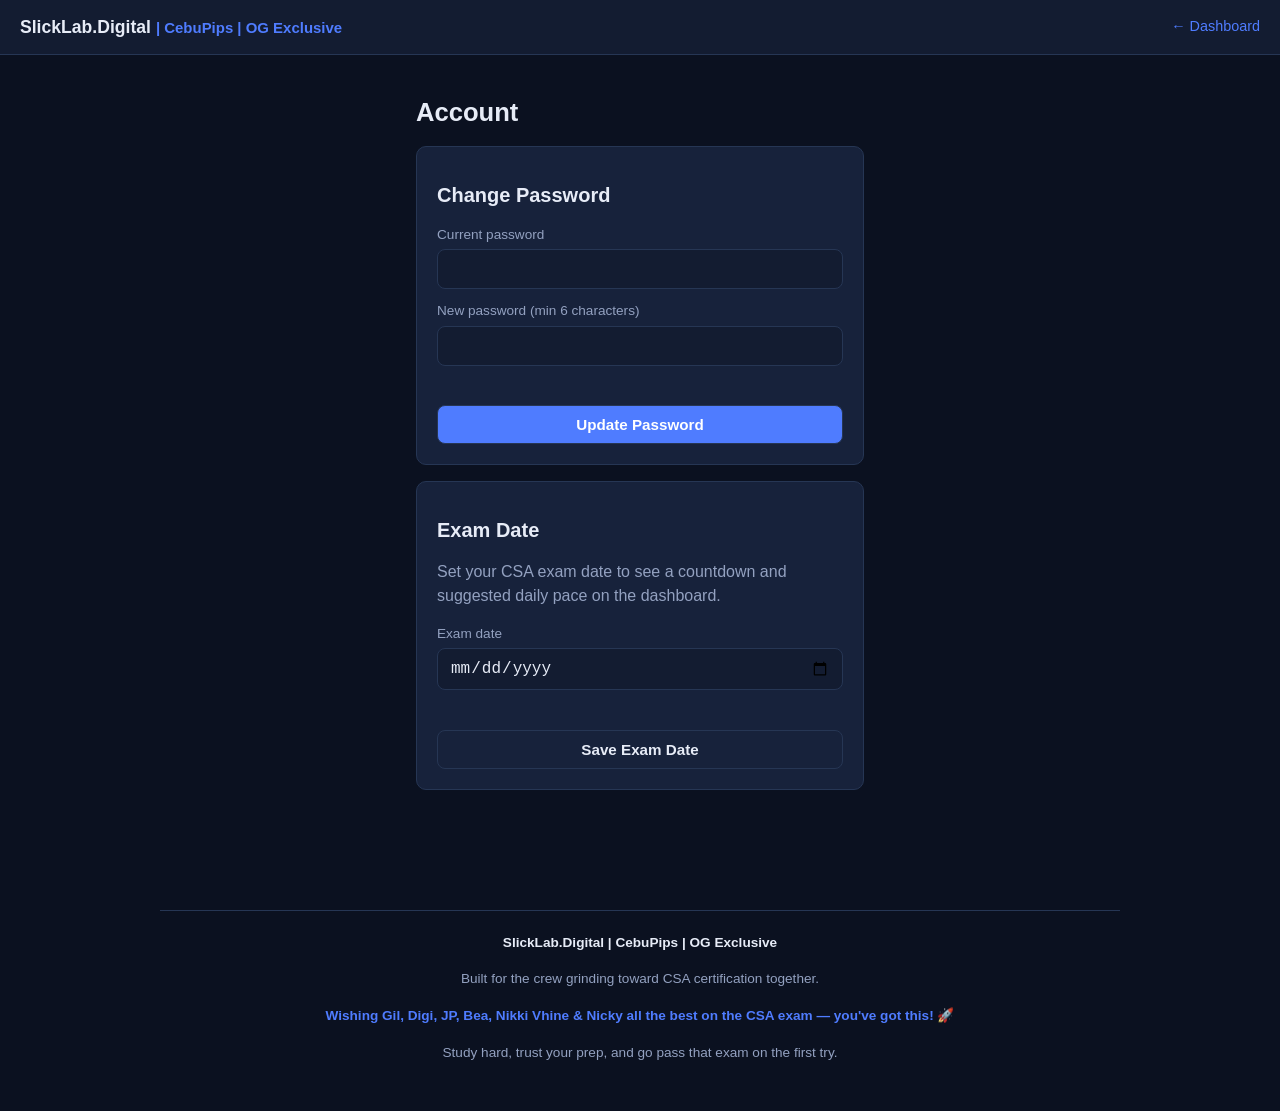
==== webapp/account.html @ 601230c7 "chore: initial commit, first test suite for Focus Coach scoring Establishes version control for a pr" ====
<!DOCTYPE html>
<html lang="en">
<head>
<meta charset="UTF-8">
<meta name="viewport" content="width=device-width, initial-scale=1.0">
<title>Account | SlickLab.Digital</title>
<link rel="stylesheet" href="assets/css/style.css">
</head>
<body>
<div class="topbar">
  <div class="brand"><a href="dashboard.html" style="color:inherit;">SlickLab.Digital <span class="brand-accent">| CebuPips | OG Exclusive</span></a></div>
  <div class="topbar-actions"><a href="dashboard.html">&larr; Dashboard</a></div>
</div>

<div class="container" style="max-width: 480px;">
  <h1>Account</h1>

  <div class="card">
    <h2>Change Password</h2>
    <label for="currentPassword">Current password</label>
    <input id="currentPassword" type="password" autocomplete="current-password">
    <label for="newPassword">New password (min 6 characters)</label>
    <input id="newPassword" type="password" autocomplete="new-password">
    <div class="error-msg" id="pwError"></div>
    <button class="btn" id="pwBtn" style="width:100%;">Update Password</button>
  </div>

  <div class="card">
    <h2>Exam Date</h2>
    <p class="muted">Set your CSA exam date to see a countdown and suggested daily pace on the dashboard.</p>
    <label for="examDateInput">Exam date</label>
    <input id="examDateInput" type="date">
    <div class="error-msg" id="dateError"></div>
    <button class="btn secondary" id="dateBtn" style="width:100%;">Save Exam Date</button>
  </div>
</div>

<footer class="site-footer">
  <div class="footer-brand">SlickLab.Digital | CebuPips | OG Exclusive</div>
  <p>Built for the crew grinding toward CSA certification together.</p>
  <p class="footer-wish">Wishing Gil, Digi, JP, Bea, Nikki Vhine &amp; Nicky all the best on the CSA exam — you've got this! 🚀</p>
  <p class="muted">Study hard, trust your prep, and go pass that exam on the first try.</p>
</footer>

<script src="assets/js/api.js"></script>
<script>
(async () => {
  const me = await requireAuth();
  if (!me) return;
  if (me.examDate) document.getElementById('examDateInput').value = me.examDate;

  document.getElementById('pwBtn').addEventListener('click', async () => {
    const currentPassword = document.getElementById('currentPassword').value;
    const newPassword = document.getElementById('newPassword').value;
    const errEl = document.getElementById('pwError');
    errEl.textContent = '';
    try {
      await API.changePassword(currentPassword, newPassword);
      document.getElementById('currentPassword').value = '';
      document.getElementById('newPassword').value = '';
      notify('Password updated.');
    } catch (e) {
      errEl.textContent = e.message;
    }
  });

  document.getElementById('dateBtn').addEventListener('click', async () => {
    const examDate = document.getElementById('examDateInput').value;
    const errEl = document.getElementById('dateError');
    errEl.textContent = '';
    try {
      await API.setExamDate(examDate);
      notify('Exam date saved.');
    } catch (e) {
      errEl.textContent = e.message;
    }
  });
})();
</script>
</body>
</html>
---- webapp/assets/css/style.css ----
:root {
  --bg: #0b1120;
  --bg-elevated: #131c31;
  --bg-card: #17223b;
  --border: #263654;
  --text: #e7ecf7;
  --text-dim: #93a1c0;
  --accent: #4f7cff;
  --accent-hover: #6d92ff;
  --success: #2fbf71;
  --danger: #ef5a5a;
  --warning: #f5b342;
  --radius: 10px;
  --max-width: 960px;
}

* { box-sizing: border-box; }

html, body {
  margin: 0;
  padding: 0;
  background: var(--bg);
  color: var(--text);
  font-family: -apple-system, BlinkMacSystemFont, "Segoe UI", Roboto, Helvetica, Arial, sans-serif;
  line-height: 1.5;
}

a { color: var(--accent); text-decoration: none; }
a:hover { color: var(--accent-hover); }

.container {
  max-width: var(--max-width);
  margin: 0 auto;
  padding: 24px 16px 64px;
}

.topbar {
  display: flex;
  align-items: center;
  justify-content: space-between;
  padding: 14px 20px;
  border-bottom: 1px solid var(--border);
  background: var(--bg-elevated);
}

.topbar .brand {
  font-weight: 700;
  font-size: 1.1rem;
  color: var(--text);
}
.topbar .brand span { color: var(--accent); }

.topbar-actions { display: flex; align-items: center; gap: 14px; font-size: 0.9rem; color: var(--text-dim); }

.card {
  background: var(--bg-card);
  border: 1px solid var(--border);
  border-radius: var(--radius);
  padding: 20px;
  margin-bottom: 16px;
}

h1, h2, h3 { line-height: 1.25; }
h1 { font-size: 1.6rem; }
h2 { font-size: 1.25rem; }
p.muted, .muted { color: var(--text-dim); }

.btn {
  display: inline-block;
  padding: 10px 18px;
  border-radius: 8px;
  border: 1px solid var(--border);
  background: var(--accent);
  color: white;
  font-size: 0.95rem;
  font-weight: 600;
  cursor: pointer;
  text-align: center;
}
.btn:hover { background: var(--accent-hover); }
.btn.secondary { background: transparent; color: var(--text); }
.btn.secondary:hover { background: var(--bg-elevated); }
.btn.danger { background: var(--danger); }
.btn:disabled { opacity: 0.5; cursor: not-allowed; }
.btn-row { display: flex; gap: 10px; flex-wrap: wrap; }

input, select {
  width: 100%;
  padding: 10px 12px;
  border-radius: 8px;
  border: 1px solid var(--border);
  background: var(--bg-elevated);
  color: var(--text);
  font-size: 1rem;
  margin-bottom: 12px;
}
label { font-size: 0.85rem; color: var(--text-dim); display: block; margin-bottom: 4px; }

.grid-2 {
  display: grid;
  grid-template-columns: 1fr 1fr;
  gap: 16px;
}
@media (max-width: 640px) {
  .grid-2 { grid-template-columns: 1fr; }
}

.badge {
  display: inline-block;
  padding: 2px 9px;
  border-radius: 999px;
  font-size: 0.72rem;
  font-weight: 700;
  text-transform: uppercase;
  letter-spacing: 0.02em;
}
.badge.known { background: rgba(47,191,113,0.15); color: var(--success); }
.badge.review { background: rgba(245,179,66,0.15); color: var(--warning); }
.badge.unseen { background: rgba(147,161,192,0.15); color: var(--text-dim); }
.badge.low, .badge.medium { background: rgba(245,179,66,0.15); color: var(--warning); }

.error-msg { color: var(--danger); font-size: 0.9rem; margin-bottom: 10px; min-height: 1.2em; }
.notice { color: var(--text-dim); font-size: 0.85rem; }

/* Flashcards */
.flashcard-stage {
  perspective: 1200px;
  margin: 24px 0;
}
.flashcard {
  min-height: 260px;
  border-radius: 14px;
  border: 1px solid var(--border);
  background: var(--bg-card);
  padding: 28px;
  display: flex;
  flex-direction: column;
  justify-content: center;
  cursor: pointer;
  transition: transform 0.15s ease;
}
.flashcard:hover { border-color: var(--accent); }
.flashcard .fc-label {
  font-size: 0.75rem;
  text-transform: uppercase;
  letter-spacing: 0.06em;
  color: var(--text-dim);
  margin-bottom: 10px;
}
.flashcard .fc-question { font-size: 1.15rem; font-weight: 600; margin-bottom: 14px; }
.flashcard .fc-options { font-size: 0.95rem; color: var(--text-dim); }
.flashcard .fc-options div { margin-bottom: 6px; }
.flashcard .fc-answer { margin-top: 16px; padding-top: 16px; border-top: 1px dashed var(--border); }
.flashcard .fc-answer .correct-line { color: var(--success); font-weight: 700; margin-bottom: 8px; }
.fc-progress { display: flex; justify-content: space-between; align-items: center; margin-bottom: 8px; font-size: 0.85rem; color: var(--text-dim); }
.fc-filters { display: flex; gap: 8px; margin-bottom: 12px; flex-wrap: wrap; }
.fc-filters button { padding: 6px 12px; border-radius: 999px; border: 1px solid var(--border); background: var(--bg-elevated); color: var(--text-dim); font-size: 0.82rem; cursor: pointer; }
.fc-filters button.active { background: var(--accent); color: white; border-color: var(--accent); }

/* Exam */
.exam-header {
  display: flex;
  justify-content: space-between;
  align-items: center;
  position: sticky;
  top: 0;
  background: var(--bg);
  padding: 10px 0;
  z-index: 5;
  border-bottom: 1px solid var(--border);
  margin-bottom: 16px;
}
.timer { font-variant-numeric: tabular-nums; font-weight: 700; font-size: 1.1rem; }
.timer.low { color: var(--danger); }
.exam-progress-text { color: var(--text-dim); font-size: 0.9rem; }
.question-nav {
  display: flex; flex-wrap: wrap; gap: 6px; margin: 12px 0 20px;
  max-height: 130px; overflow-y: auto;
  padding: 8px; border: 1px solid var(--border); border-radius: 8px;
  background: var(--bg-elevated);
}
.question-nav button {
  width: 34px; height: 34px;
  border-radius: 6px;
  border: 1px solid var(--border);
  background: var(--bg-elevated);
  color: var(--text-dim);
  font-size: 0.8rem;
  cursor: pointer;
}
.question-nav button.answered { border-color: var(--accent); color: var(--text); }
.question-nav button.current { background: var(--accent); color: white; }
.option-row {
  display: flex;
  align-items: flex-start;
  gap: 10px;
  padding: 10px 12px;
  border: 1px solid var(--border);
  border-radius: 8px;
  margin-bottom: 8px;
  cursor: pointer;
}
.option-row:hover { border-color: var(--accent); }
.option-row.selected { border-color: var(--accent); background: rgba(79,124,255,0.08); }
.option-row.correct { border-color: var(--success); background: rgba(47,191,113,0.08); }
.option-row.incorrect { border-color: var(--danger); background: rgba(239,90,90,0.08); }
.option-row input { width: auto; margin: 3px 0 0; }

table.history { width: 100%; border-collapse: collapse; }
table.history th, table.history td { text-align: left; padding: 8px 6px; border-bottom: 1px solid var(--border); font-size: 0.9rem; }
table.history th { color: var(--text-dim); font-weight: 600; }

.stat-grid { display: grid; grid-template-columns: repeat(4, 1fr); gap: 12px; margin-bottom: 16px; }
@media (max-width: 640px) { .stat-grid { grid-template-columns: repeat(2, 1fr); } }
.stat-box { background: var(--bg-elevated); border: 1px solid var(--border); border-radius: 10px; padding: 14px; text-align: center; }
.stat-box .num { font-size: 1.6rem; font-weight: 800; }
.stat-box .label { font-size: 0.75rem; color: var(--text-dim); text-transform: uppercase; }

.brand-accent { color: var(--accent); font-weight: 600; font-size: 0.85em; }

.site-footer {
  max-width: var(--max-width);
  margin: 40px auto 0;
  padding: 20px 16px 32px;
  border-top: 1px solid var(--border);
  text-align: center;
  color: var(--text-dim);
  font-size: 0.85rem;
  line-height: 1.7;
}
.site-footer .footer-brand { color: var(--text); font-weight: 700; margin-bottom: 6px; }
.site-footer .footer-wish { color: var(--accent); font-weight: 600; }

/* Modal (replaces native confirm()) */
.modal-overlay {
  position: fixed; inset: 0;
  background: rgba(5,8,16,0.7);
  display: flex; align-items: center; justify-content: center;
  z-index: 100;
}
.modal-box {
  background: var(--bg-card);
  border: 1px solid var(--border);
  border-radius: var(--radius);
  padding: 22px;
  max-width: 380px;
  width: 90%;
}
.modal-box p { margin-top: 0; }
.modal-actions { display: flex; gap: 10px; justify-content: flex-end; margin-top: 16px; }
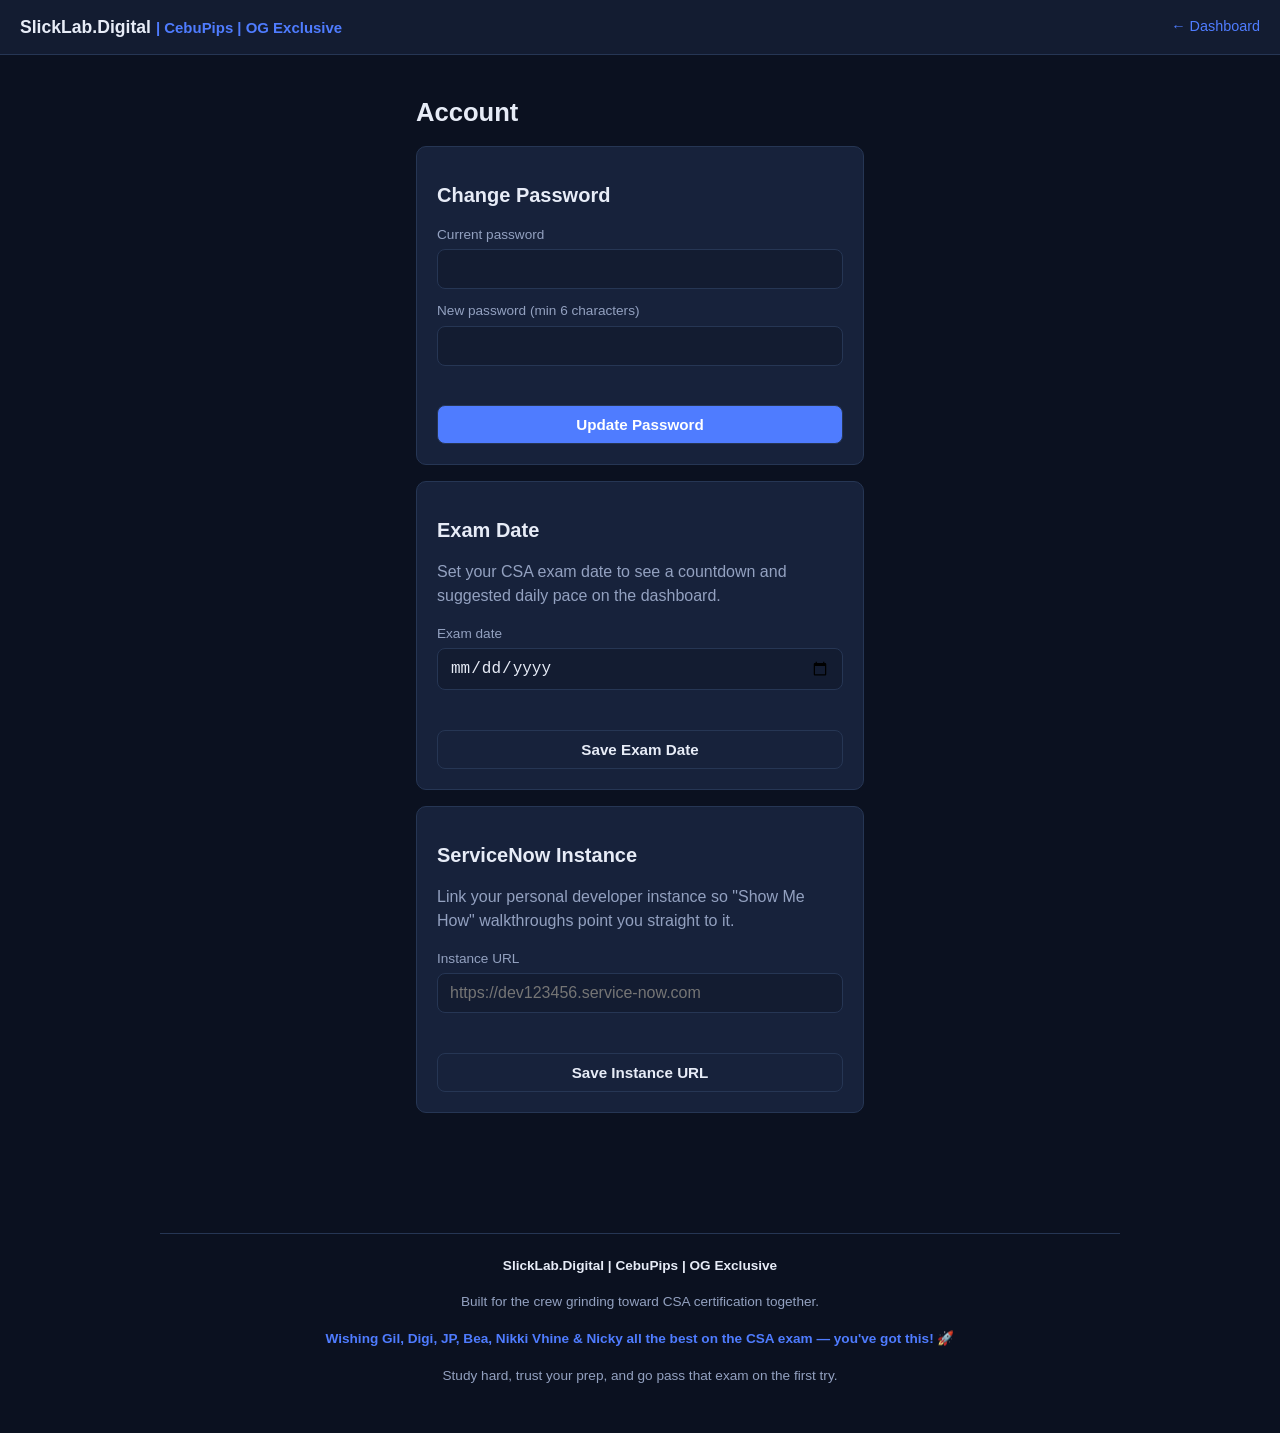
==== commit 9d3c2820: "feat: add hands-on "Show Me How" walkthroughs (Feature 3) Adds a walkthrough column on questions and" ====
--- a/webapp/account.html
+++ b/webapp/account.html
@@ -33,6 +33,15 @@
     <div class="error-msg" id="dateError"></div>
     <button class="btn secondary" id="dateBtn" style="width:100%;">Save Exam Date</button>
   </div>
+
+  <div class="card">
+    <h2>ServiceNow Instance</h2>
+    <p class="muted">Link your personal developer instance so "Show Me How" walkthroughs point you straight to it.</p>
+    <label for="serviceNowUrlInput">Instance URL</label>
+    <input id="serviceNowUrlInput" type="url" placeholder="https://dev123456.service-now.com">
+    <div class="error-msg" id="snUrlError"></div>
+    <button class="btn secondary" id="snUrlBtn" style="width:100%;">Save Instance URL</button>
+  </div>
 </div>
 
 <footer class="site-footer">
@@ -48,6 +57,7 @@
   const me = await requireAuth();
   if (!me) return;
   if (me.examDate) document.getElementById('examDateInput').value = me.examDate;
+  if (me.serviceNowUrl) document.getElementById('serviceNowUrlInput').value = me.serviceNowUrl;
 
   document.getElementById('pwBtn').addEventListener('click', async () => {
     const currentPassword = document.getElementById('currentPassword').value;
@@ -75,6 +85,18 @@
       errEl.textContent = e.message;
     }
   });
+
+  document.getElementById('snUrlBtn').addEventListener('click', async () => {
+    const serviceNowUrl = document.getElementById('serviceNowUrlInput').value;
+    const errEl = document.getElementById('snUrlError');
+    errEl.textContent = '';
+    try {
+      await API.setServiceNowUrl(serviceNowUrl);
+      notify('ServiceNow instance URL saved.');
+    } catch (e) {
+      errEl.textContent = e.message;
+    }
+  });
 })();
 </script>
 </body>
